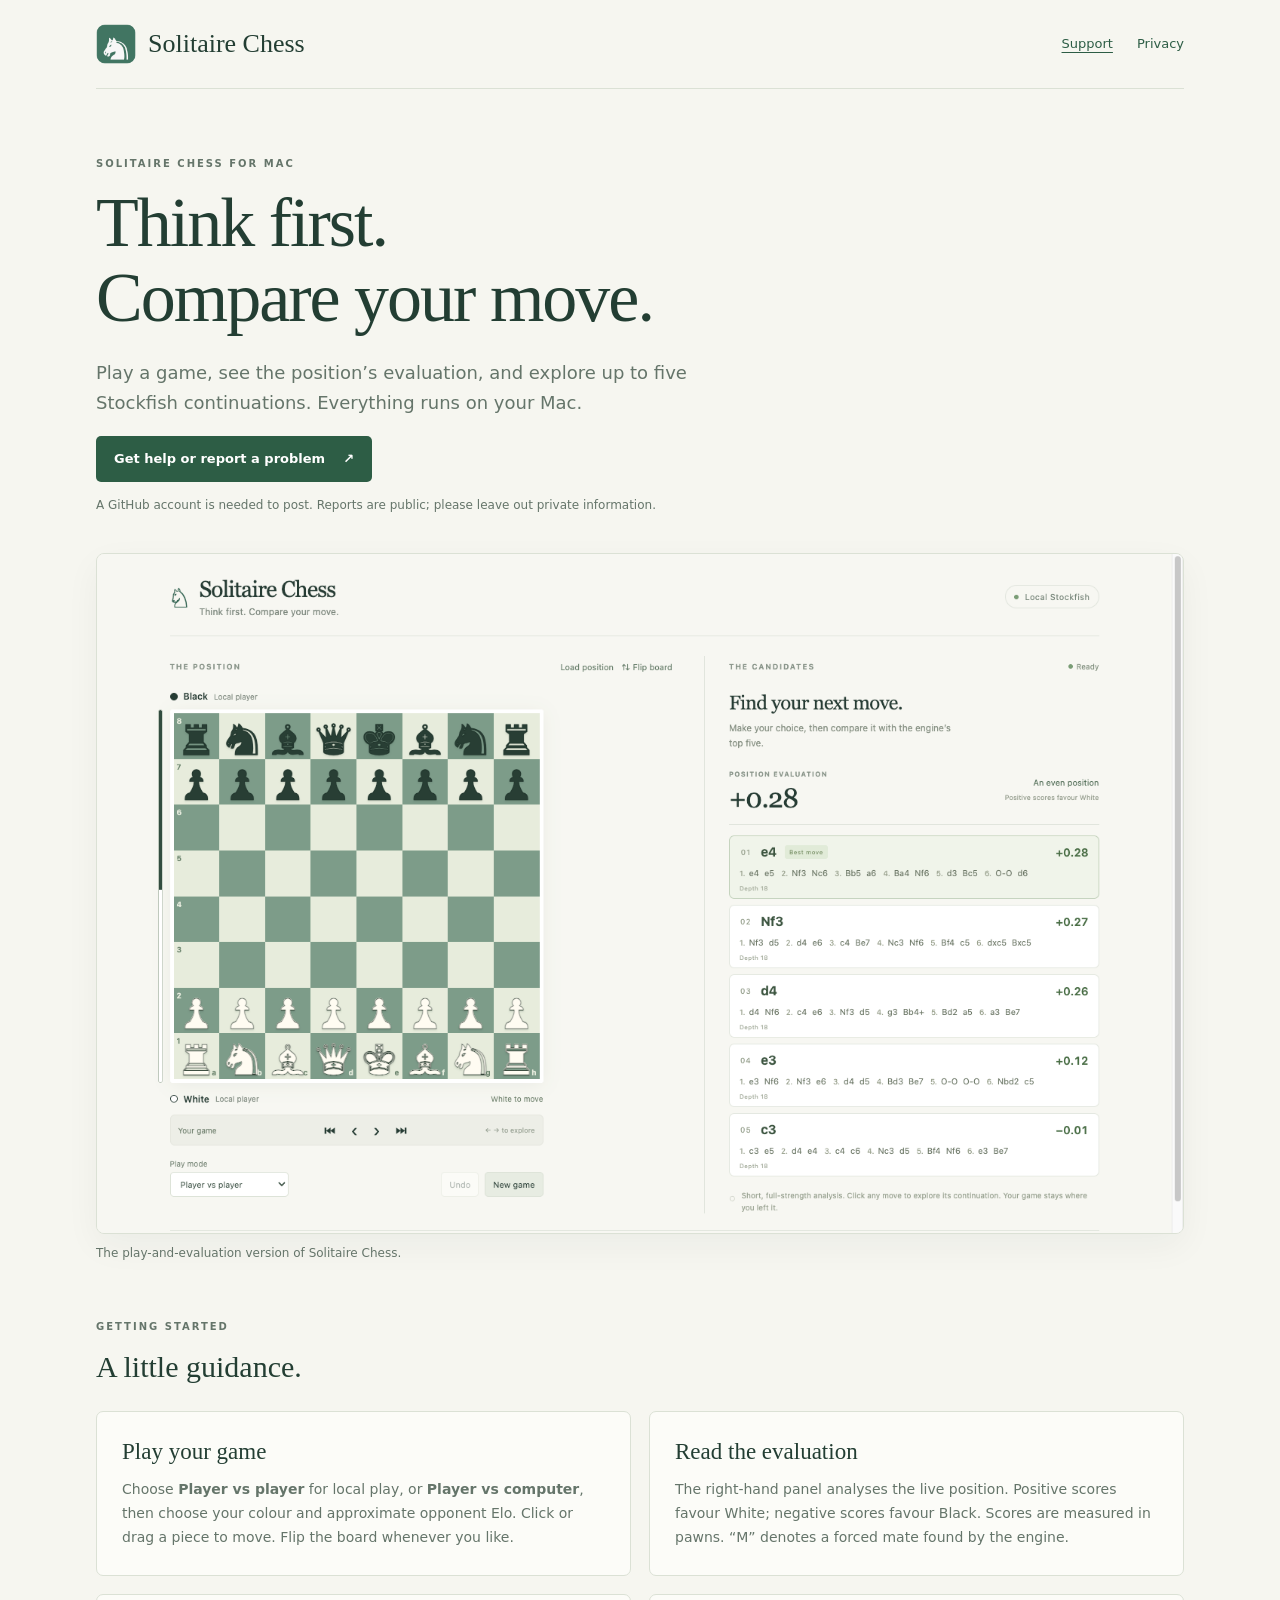
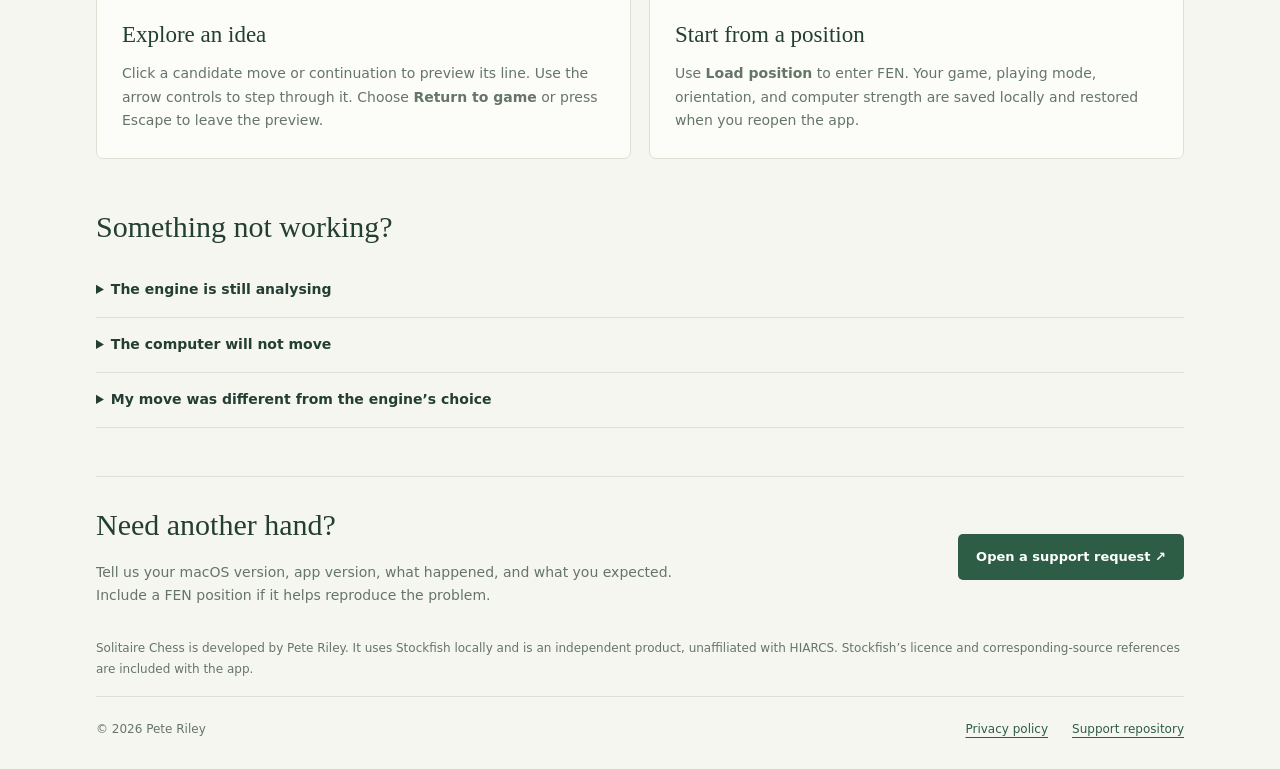
==== index.html @ 8321a0e2 "Publish Solitaire Chess support and privacy pages" ====
<!doctype html>
<html lang="en">
<head>
  <meta charset="utf-8">
  <meta name="viewport" content="width=device-width,initial-scale=1">
  <title>Solitaire Chess — Support</title>
  <meta name="description" content="Support for Solitaire Chess for Mac: play, compare Stockfish evaluations, and explore candidate moves offline.">
  <link rel="icon" href="assets/icon.png">
  <link rel="stylesheet" href="style.css">
</head>
<body>
  <a class="skip" href="#main">Skip to content</a>
  <div class="shell">
    <header><a class="brand" href="./"><img src="assets/icon.png" alt="" width="40" height="40">Solitaire Chess</a><nav aria-label="Main"><a href="#help" aria-current="page">Support</a><a href="privacy.html">Privacy</a></nav></header>
    <main id="main">
      <section class="intro">
        <p class="eyebrow">SOLITAIRE CHESS FOR MAC</p>
        <h1>Think first.<br>Compare your move.</h1>
        <p class="lede">Play a game, see the position’s evaluation, and explore up to five Stockfish continuations. Everything runs on your Mac.</p>
        <a class="button" href="https://github.com/thepeteriley/solitaire-chess-support/issues/new/choose">Get help or report a problem <span aria-hidden="true">↗</span></a>
        <p class="small">A GitHub account is needed to post. Reports are public; please leave out private information.</p>
      </section>
      <figure><img class="screenshot" src="assets/solitaire-chess.png" width="1440" height="900" alt="Solitaire Chess showing the chessboard on the left and numerical position evaluation with five candidate continuations on the right."><figcaption>The play-and-evaluation version of Solitaire Chess.</figcaption></figure>
      <section id="help" class="help">
        <p class="eyebrow">GETTING STARTED</p><h2>A little guidance.</h2>
        <div class="cards">
          <article><h3>Play your game</h3><p>Choose <strong>Player vs player</strong> for local play, or <strong>Player vs computer</strong>, then choose your colour and approximate opponent Elo. Click or drag a piece to move. Flip the board whenever you like.</p></article>
          <article><h3>Read the evaluation</h3><p>The right-hand panel analyses the live position. Positive scores favour White; negative scores favour Black. Scores are measured in pawns. “M” denotes a forced mate found by the engine.</p></article>
          <article><h3>Explore an idea</h3><p>Click a candidate move or continuation to preview its line. Use the arrow controls to step through it. Choose <strong>Return to game</strong> or press Escape to leave the preview.</p></article>
          <article><h3>Start from a position</h3><p>Use <strong>Load position</strong> to enter FEN. Your game, playing mode, orientation, and computer strength are saved locally and restored when you reopen the app.</p></article>
        </div>
      </section>
      <section class="troubleshooting"><h2>Something not working?</h2>
        <details><summary>The engine is still analysing</summary><p>Analysis normally completes within a few seconds. Changing position starts a fresh search. If the engine remains unavailable, quit and reopen the app, then report the message you see.</p></details>
        <details><summary>The computer will not move</summary><p>Check that you selected Player vs computer and that it is the computer’s turn. Leave variation preview or history review to return to the live game. Also check whether the game has ended.</p></details>
        <details><summary>My move was different from the engine’s choice</summary><p>Engine lines are estimates from a limited search. They are helpful candidates, not a guarantee. The computer opponent’s Elo is approximate, and reducing its strength does not reduce the analysis engine’s strength.</p></details>
      </section>
      <section class="contact"><div><h2>Need another hand?</h2><p>Tell us your macOS version, app version, what happened, and what you expected. Include a FEN position if it helps reproduce the problem.</p></div><a class="button" href="https://github.com/thepeteriley/solitaire-chess-support/issues/new/choose">Open a support request ↗</a></section>
      <p class="small">Solitaire Chess is developed by Pete Riley. It uses Stockfish locally and is an independent product, unaffiliated with HIARCS. Stockfish’s licence and corresponding-source references are included with the app.</p>
    </main>
    <footer><span>© 2026 Pete Riley</span><a href="privacy.html">Privacy policy</a><a href="https://github.com/thepeteriley/solitaire-chess-support">Support repository</a></footer>
  </div>
</body>
</html>
---- style.css ----
:root{color-scheme:light;--paper:#f6f6f0;--ink:#233e33;--muted:#65756a;--line:#dbe1d5;--green:#2d5d45}*{box-sizing:border-box}html{scroll-behavior:smooth}body{margin:0;background:var(--paper);color:var(--ink);font:16px/1.7 system-ui,-apple-system,BlinkMacSystemFont,"Segoe UI",sans-serif}.shell{max-width:1160px;margin:auto;padding:0 36px}a{color:var(--green);text-underline-offset:4px}a:hover{text-decoration-thickness:2px}a:focus-visible,summary:focus-visible{outline:3px solid #b87d2e;outline-offset:5px}header{display:flex;justify-content:space-between;align-items:center;padding:24px 0;border-bottom:1px solid var(--line);gap:24px}.brand{display:flex;align-items:center;gap:12px;font:26px Georgia,serif;color:var(--ink);text-decoration:none}.brand img{border-radius:9px}nav{display:flex;gap:24px;font-size:13px}nav a{text-decoration:none}nav a[aria-current=page]{text-decoration:underline}.intro{padding:66px 0 38px;max-width:760px}.eyebrow{font-size:10px;font-weight:700;letter-spacing:2px;color:var(--muted);margin:0 0 14px}h1{font:normal clamp(42px,6.5vw,70px)/1.07 Georgia,serif;letter-spacing:-2px;margin:0 0 22px}h2{font:normal 30px/1.2 Georgia,serif;margin:0 0 18px}h3{font:normal 23px/1.3 Georgia,serif;margin:0 0 12px}p{margin:0 0 17px}.lede{font-size:18px;line-height:1.7;color:var(--muted);max-width:650px}.button{display:inline-flex;align-items:center;gap:18px;padding:12px 18px;background:var(--green);color:white;border-radius:5px;text-decoration:none;font-size:13px;font-weight:600}.button:hover{background:#204b36}.small,figcaption{font-size:12px;color:var(--muted)}.intro .small{margin:13px 0 0;max-width:560px}figure{margin:0 0 54px}figure img{display:block;width:100%;height:auto;border:1px solid var(--line);border-radius:8px;box-shadow:0 12px 35px #1833260c}figcaption{margin-top:9px}.help{scroll-margin-top:24px}.cards{display:grid;grid-template-columns:1fr 1fr;gap:18px;margin:26px 0 50px}.cards article{padding:25px;background:#fcfcf8;border:1px solid var(--line);border-radius:7px}.cards p{color:var(--muted);font-size:14px;margin:0}.troubleshooting{margin:0 0 48px}details{border-bottom:1px solid var(--line);padding:15px 0}summary{cursor:pointer;font-weight:600;font-size:14px}details p{max-width:750px;font-size:14px;color:var(--muted);margin:14px 0 0}.contact{display:flex;align-items:center;justify-content:space-between;gap:30px;border-top:1px solid var(--line);padding:30px 0}.contact p{max-width:620px;font-size:14px;color:var(--muted);margin:0}.contact .button{flex-shrink:0}.policy{max-width:760px;padding:64px 0 36px}.policy h1{font-size:clamp(40px,6vw,60px)}.policy h2{margin:34px 0 12px;font-size:26px}.policy>p:not(.lede):not(.eyebrow):not(.small){font-size:15px;color:#43594b}footer{display:flex;gap:24px;padding:22px 0 30px;border-top:1px solid var(--line);font-size:12px;color:var(--muted)}footer span{margin-right:auto}.skip{position:absolute;left:16px;top:-100px;background:white;padding:10px;z-index:2}.skip:focus{top:12px}@media(max-width:650px){.shell{padding:0 22px}header{padding:18px 0;gap:16px}.brand{font-size:21px;gap:8px}.brand img{width:30px;height:30px}nav{gap:14px;font-size:12px}.intro{padding-top:42px}h1{letter-spacing:-1px}.lede{font-size:16px}.cards{grid-template-columns:1fr;gap:12px}.contact{flex-direction:column;align-items:flex-start}.contact .button{white-space:normal}footer{gap:14px;flex-wrap:wrap}footer span{width:100%}.policy{padding-top:42px}}@media(prefers-reduced-motion:reduce){html{scroll-behavior:auto}}
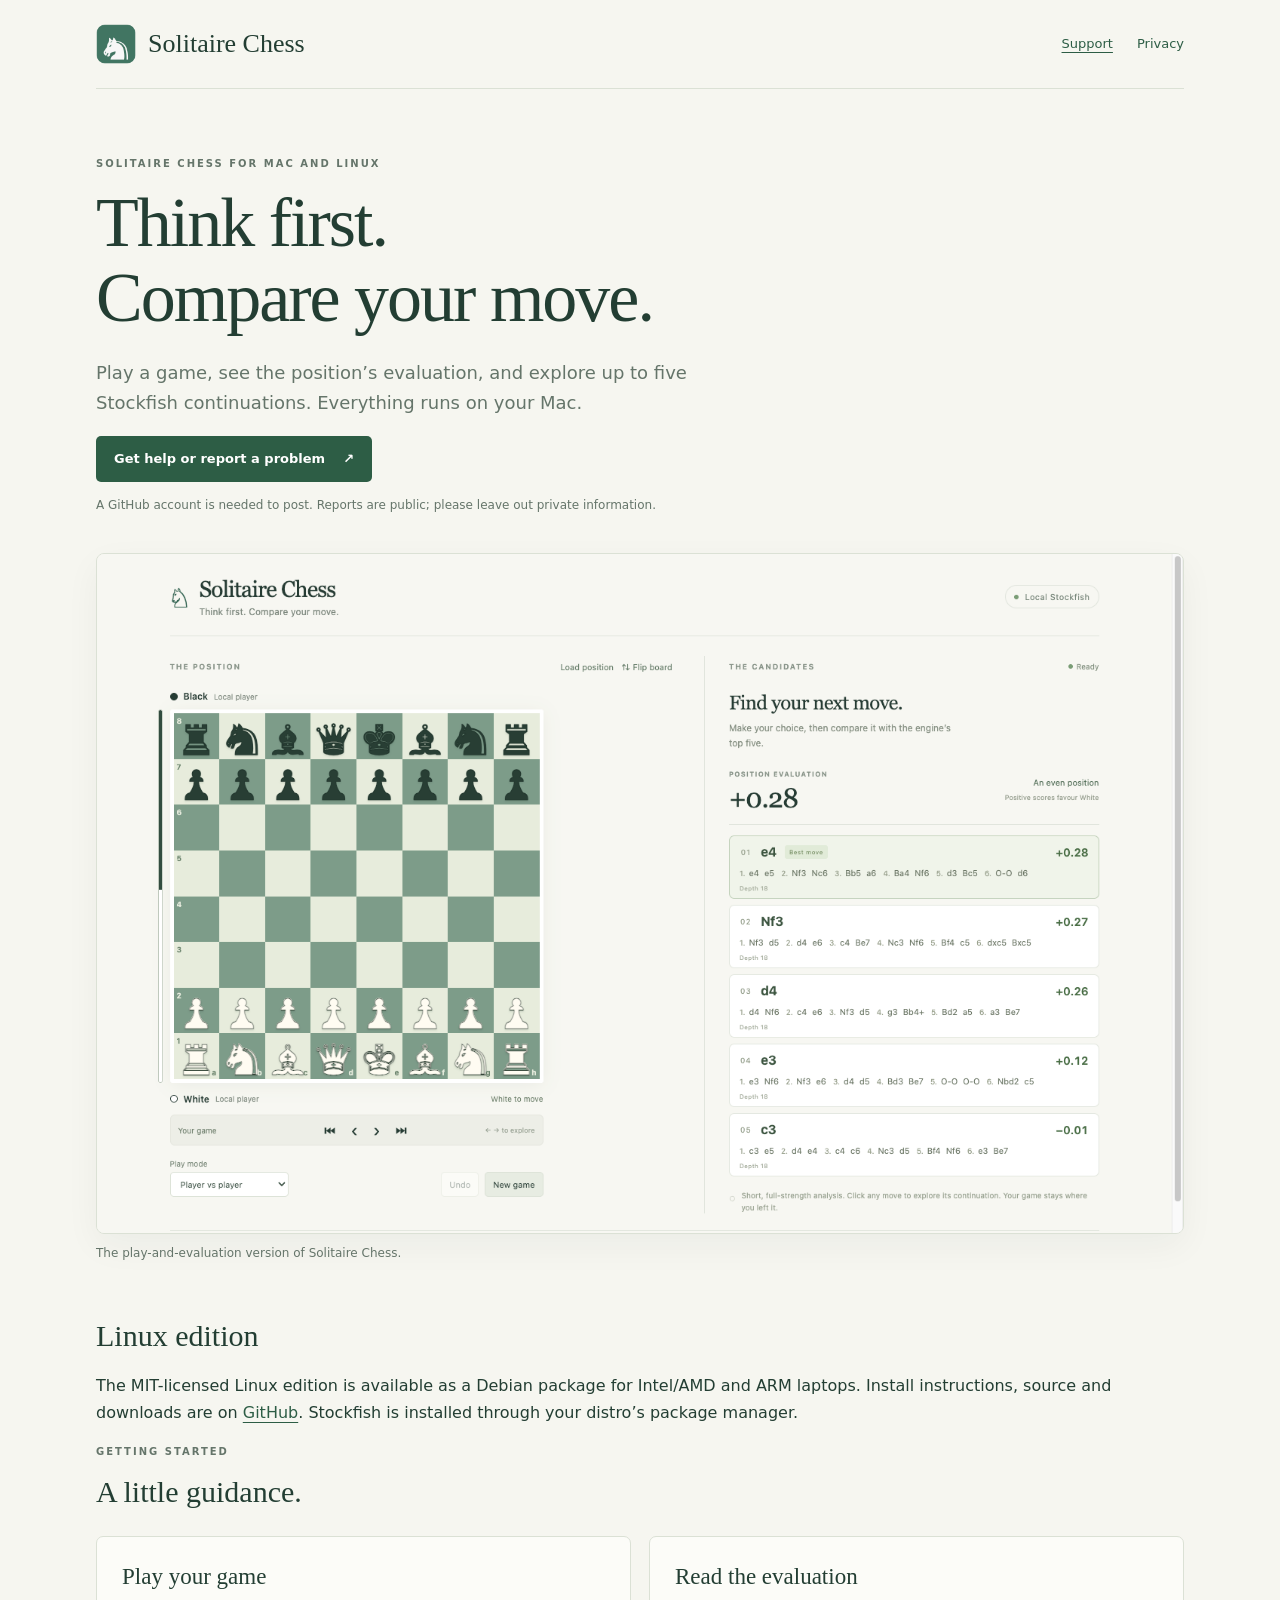
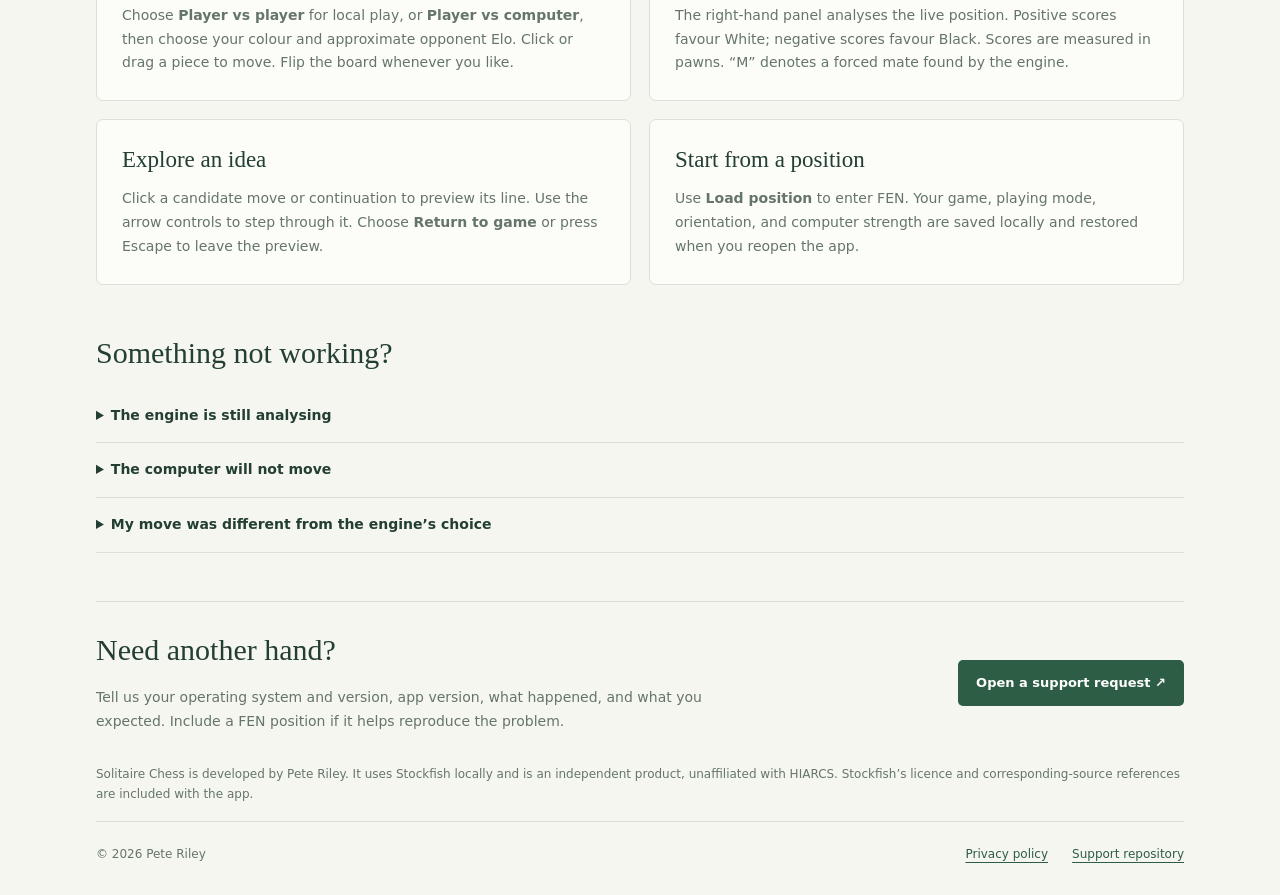
==== commit 35172836: "Add Linux edition support and local-engine privacy information" ====
--- a/index.html
+++ b/index.html
@@ -4,7 +4,7 @@
   <meta charset="utf-8">
   <meta name="viewport" content="width=device-width,initial-scale=1">
   <title>Solitaire Chess — Support</title>
-  <meta name="description" content="Support for Solitaire Chess for Mac: play, compare Stockfish evaluations, and explore candidate moves offline.">
+  <meta name="description" content="Support for Solitaire Chess for Mac and Linux: play, compare Stockfish evaluations, and explore candidate moves offline.">
   <link rel="icon" href="assets/icon.png">
   <link rel="stylesheet" href="style.css">
 </head>
@@ -14,13 +14,14 @@
     <header><a class="brand" href="./"><img src="assets/icon.png" alt="" width="40" height="40">Solitaire Chess</a><nav aria-label="Main"><a href="#help" aria-current="page">Support</a><a href="privacy.html">Privacy</a></nav></header>
     <main id="main">
       <section class="intro">
-        <p class="eyebrow">SOLITAIRE CHESS FOR MAC</p>
+        <p class="eyebrow">SOLITAIRE CHESS FOR MAC AND LINUX</p>
         <h1>Think first.<br>Compare your move.</h1>
         <p class="lede">Play a game, see the position’s evaluation, and explore up to five Stockfish continuations. Everything runs on your Mac.</p>
         <a class="button" href="https://github.com/thepeteriley/solitaire-chess-support/issues/new/choose">Get help or report a problem <span aria-hidden="true">↗</span></a>
         <p class="small">A GitHub account is needed to post. Reports are public; please leave out private information.</p>
       </section>
       <figure><img class="screenshot" src="assets/solitaire-chess.png" width="1440" height="900" alt="Solitaire Chess showing the chessboard on the left and numerical position evaluation with five candidate continuations on the right."><figcaption>The play-and-evaluation version of Solitaire Chess.</figcaption></figure>
+      <section class="help"><h2>Linux edition</h2><p>The MIT-licensed Linux edition is available as a Debian package for Intel/AMD and ARM laptops. Install instructions, source and downloads are on <a href="https://github.com/thepeteriley/solitaire-chess-linux">GitHub</a>. Stockfish is installed through your distro’s package manager.</p></section>
       <section id="help" class="help">
         <p class="eyebrow">GETTING STARTED</p><h2>A little guidance.</h2>
         <div class="cards">
@@ -35,7 +36,7 @@
         <details><summary>The computer will not move</summary><p>Check that you selected Player vs computer and that it is the computer’s turn. Leave variation preview or history review to return to the live game. Also check whether the game has ended.</p></details>
         <details><summary>My move was different from the engine’s choice</summary><p>Engine lines are estimates from a limited search. They are helpful candidates, not a guarantee. The computer opponent’s Elo is approximate, and reducing its strength does not reduce the analysis engine’s strength.</p></details>
       </section>
-      <section class="contact"><div><h2>Need another hand?</h2><p>Tell us your macOS version, app version, what happened, and what you expected. Include a FEN position if it helps reproduce the problem.</p></div><a class="button" href="https://github.com/thepeteriley/solitaire-chess-support/issues/new/choose">Open a support request ↗</a></section>
+      <section class="contact"><div><h2>Need another hand?</h2><p>Tell us your operating system and version, app version, what happened, and what you expected. Include a FEN position if it helps reproduce the problem.</p></div><a class="button" href="https://github.com/thepeteriley/solitaire-chess-support/issues/new/choose">Open a support request ↗</a></section>
       <p class="small">Solitaire Chess is developed by Pete Riley. It uses Stockfish locally and is an independent product, unaffiliated with HIARCS. Stockfish’s licence and corresponding-source references are included with the app.</p>
     </main>
     <footer><span>© 2026 Pete Riley</span><a href="privacy.html">Privacy policy</a><a href="https://github.com/thepeteriley/solitaire-chess-support">Support repository</a></footer>
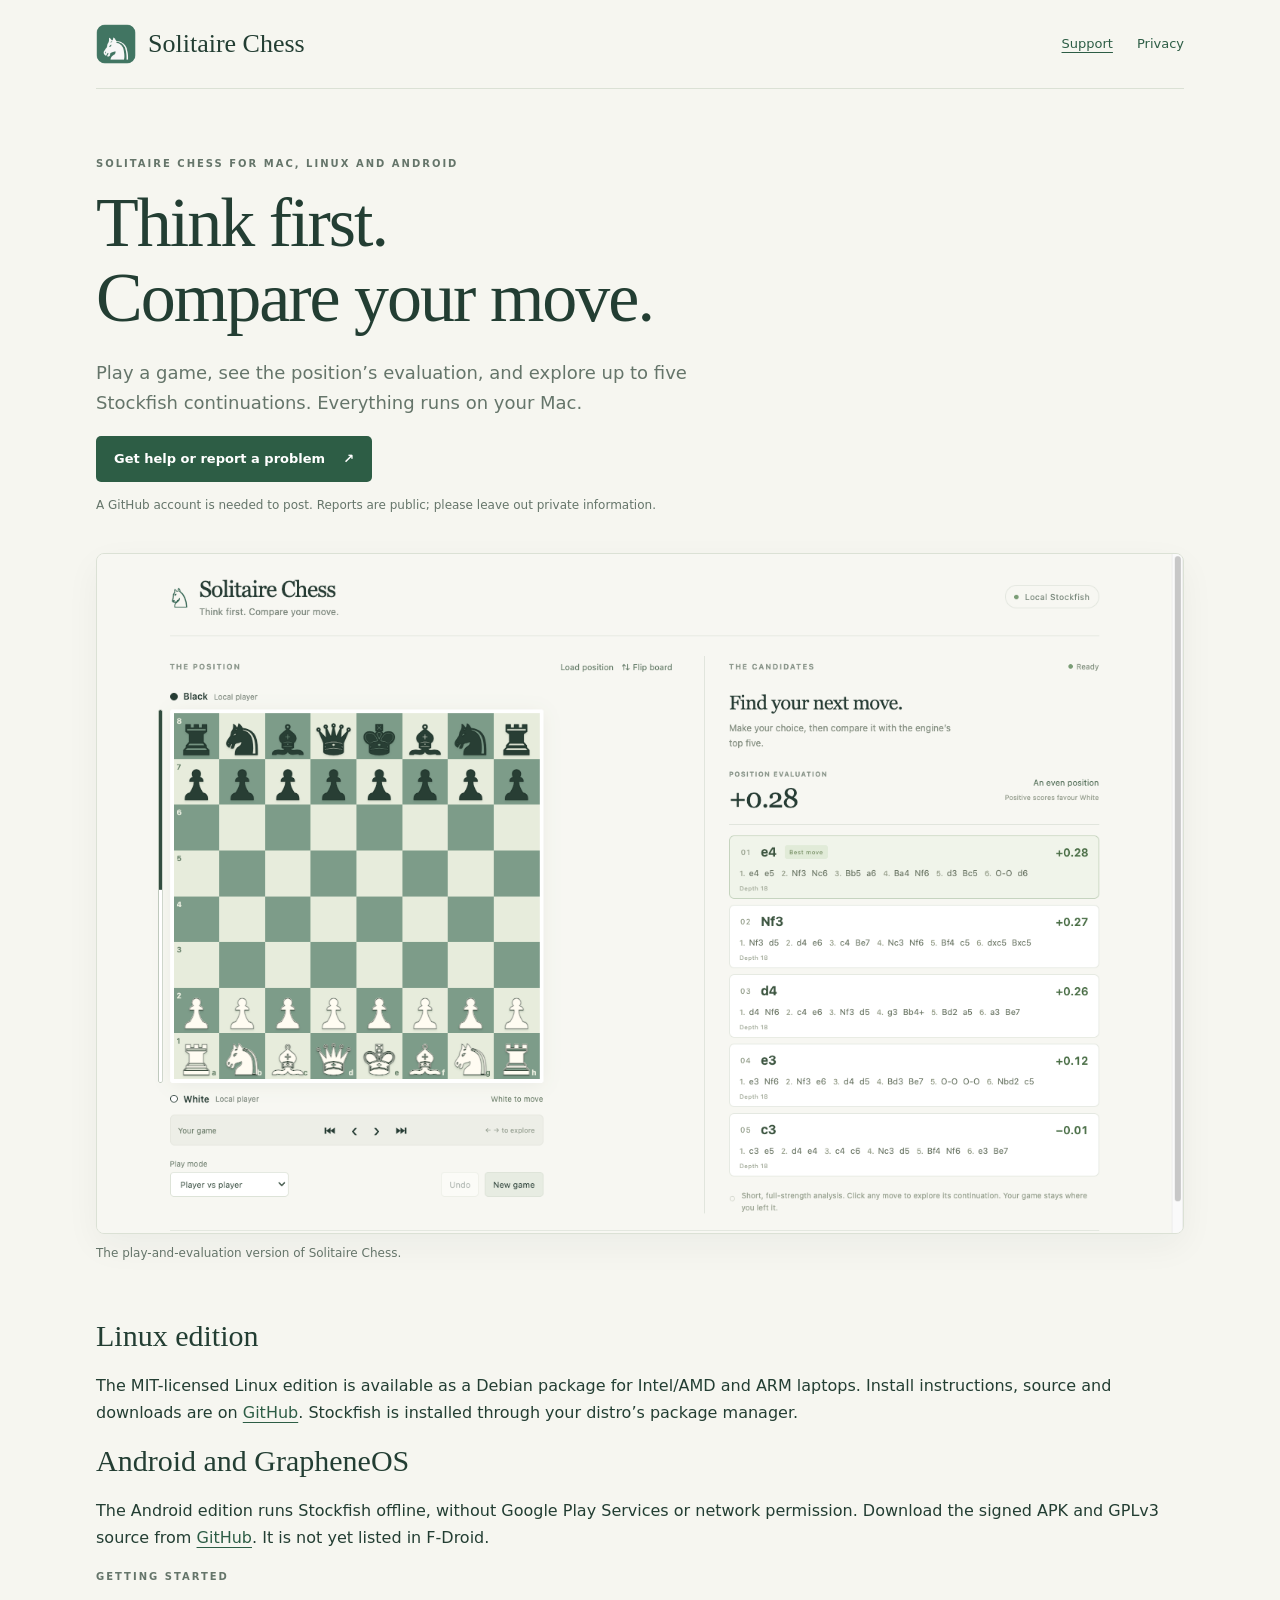
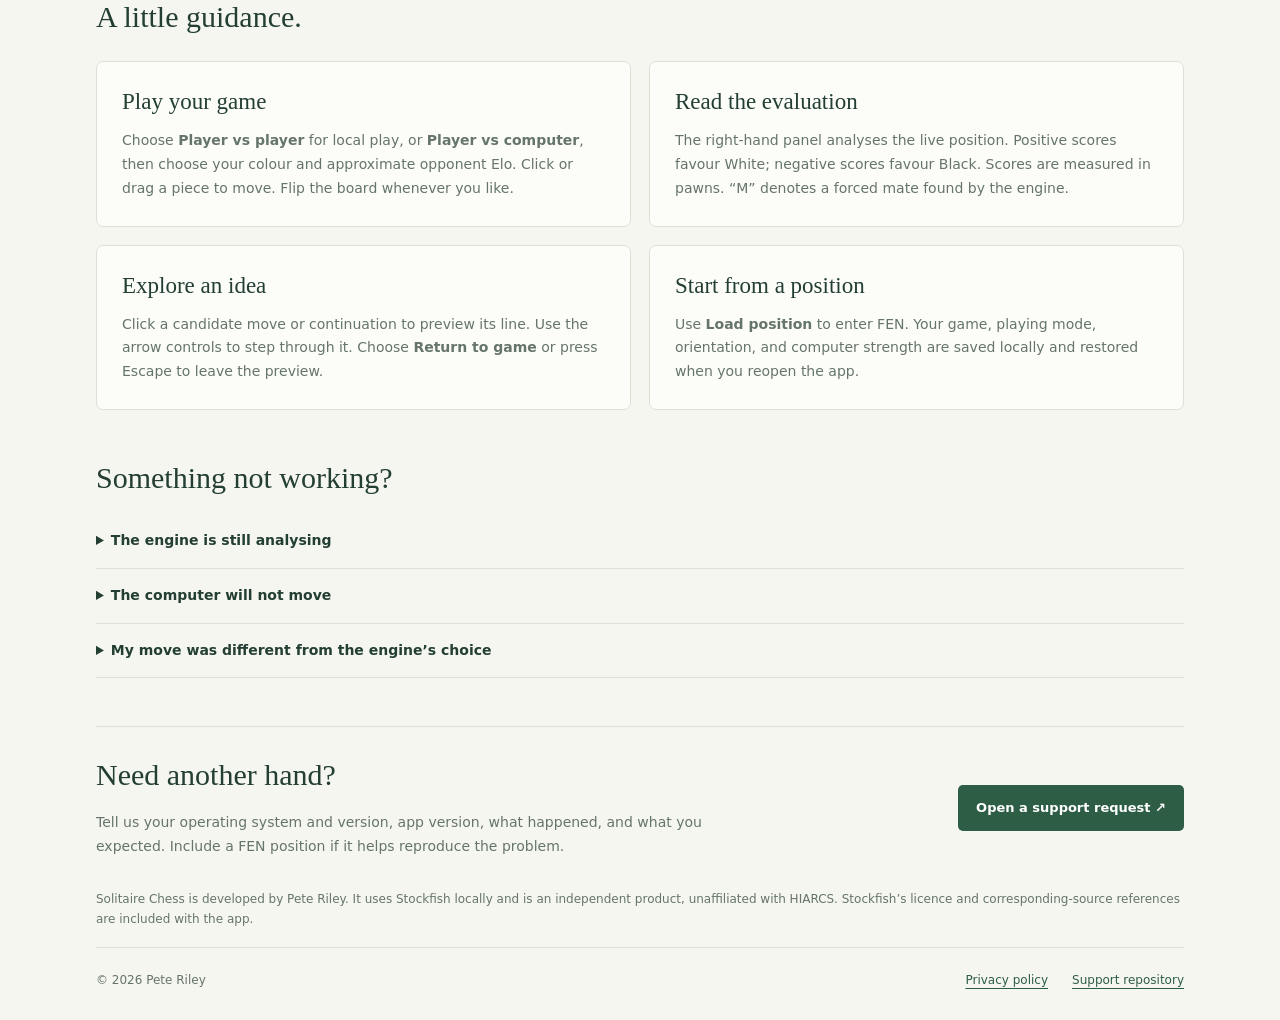
==== commit 7168a33f: "Add Android and GrapheneOS downloads and privacy coverage" ====
--- a/index.html
+++ b/index.html
@@ -4,7 +4,7 @@
   <meta charset="utf-8">
   <meta name="viewport" content="width=device-width,initial-scale=1">
   <title>Solitaire Chess — Support</title>
-  <meta name="description" content="Support for Solitaire Chess for Mac and Linux: play, compare Stockfish evaluations, and explore candidate moves offline.">
+  <meta name="description" content="Support for Solitaire Chess for Mac, Linux and Android: play, compare Stockfish evaluations, and explore candidate moves offline.">
   <link rel="icon" href="assets/icon.png">
   <link rel="stylesheet" href="style.css">
 </head>
@@ -14,7 +14,7 @@
     <header><a class="brand" href="./"><img src="assets/icon.png" alt="" width="40" height="40">Solitaire Chess</a><nav aria-label="Main"><a href="#help" aria-current="page">Support</a><a href="privacy.html">Privacy</a></nav></header>
     <main id="main">
       <section class="intro">
-        <p class="eyebrow">SOLITAIRE CHESS FOR MAC AND LINUX</p>
+        <p class="eyebrow">SOLITAIRE CHESS FOR MAC, LINUX AND ANDROID</p>
         <h1>Think first.<br>Compare your move.</h1>
         <p class="lede">Play a game, see the position’s evaluation, and explore up to five Stockfish continuations. Everything runs on your Mac.</p>
         <a class="button" href="https://github.com/thepeteriley/solitaire-chess-support/issues/new/choose">Get help or report a problem <span aria-hidden="true">↗</span></a>
@@ -22,6 +22,7 @@
       </section>
       <figure><img class="screenshot" src="assets/solitaire-chess.png" width="1440" height="900" alt="Solitaire Chess showing the chessboard on the left and numerical position evaluation with five candidate continuations on the right."><figcaption>The play-and-evaluation version of Solitaire Chess.</figcaption></figure>
       <section class="help"><h2>Linux edition</h2><p>The MIT-licensed Linux edition is available as a Debian package for Intel/AMD and ARM laptops. Install instructions, source and downloads are on <a href="https://github.com/thepeteriley/solitaire-chess-linux">GitHub</a>. Stockfish is installed through your distro’s package manager.</p></section>
+      <section class="help"><h2>Android and GrapheneOS</h2><p>The Android edition runs Stockfish offline, without Google Play Services or network permission. Download the signed APK and GPLv3 source from <a href="https://github.com/thepeteriley/solitaire-chess-android/releases/latest">GitHub</a>. It is not yet listed in F-Droid.</p></section>
       <section id="help" class="help">
         <p class="eyebrow">GETTING STARTED</p><h2>A little guidance.</h2>
         <div class="cards">
